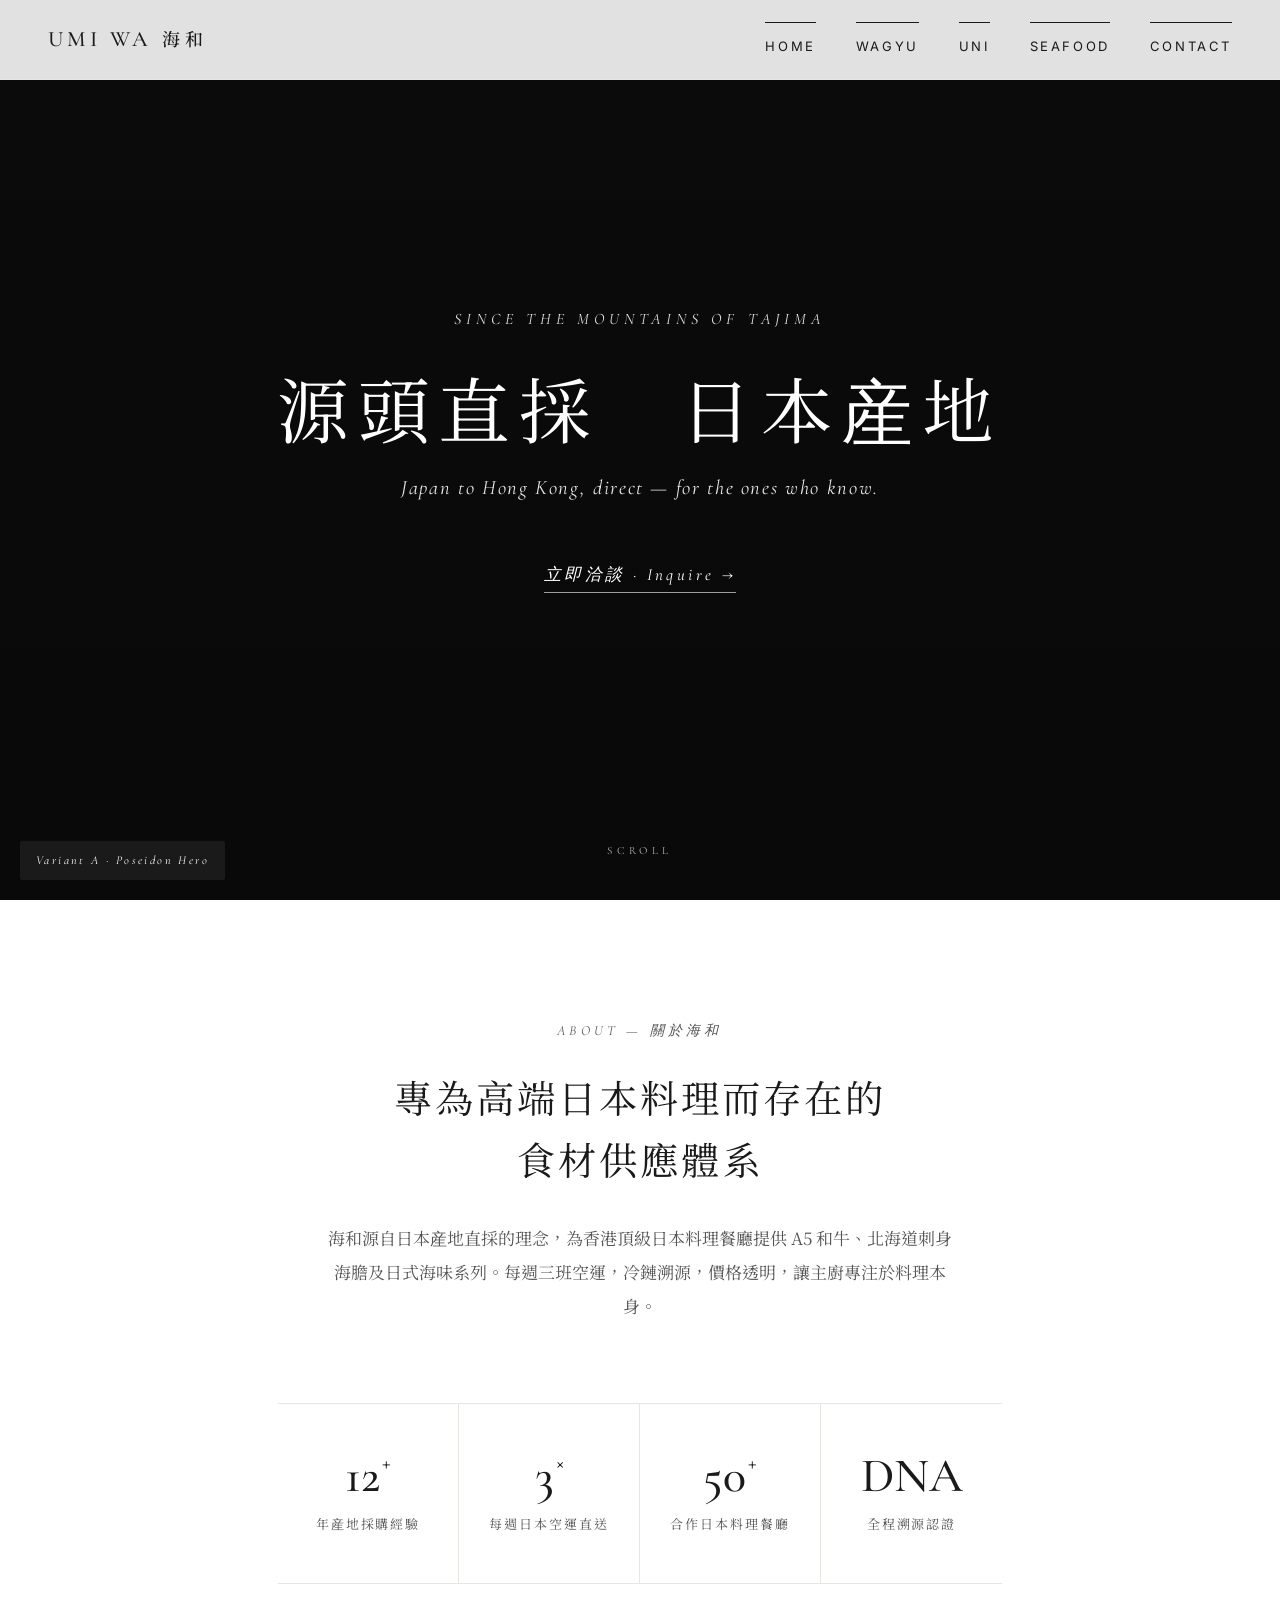
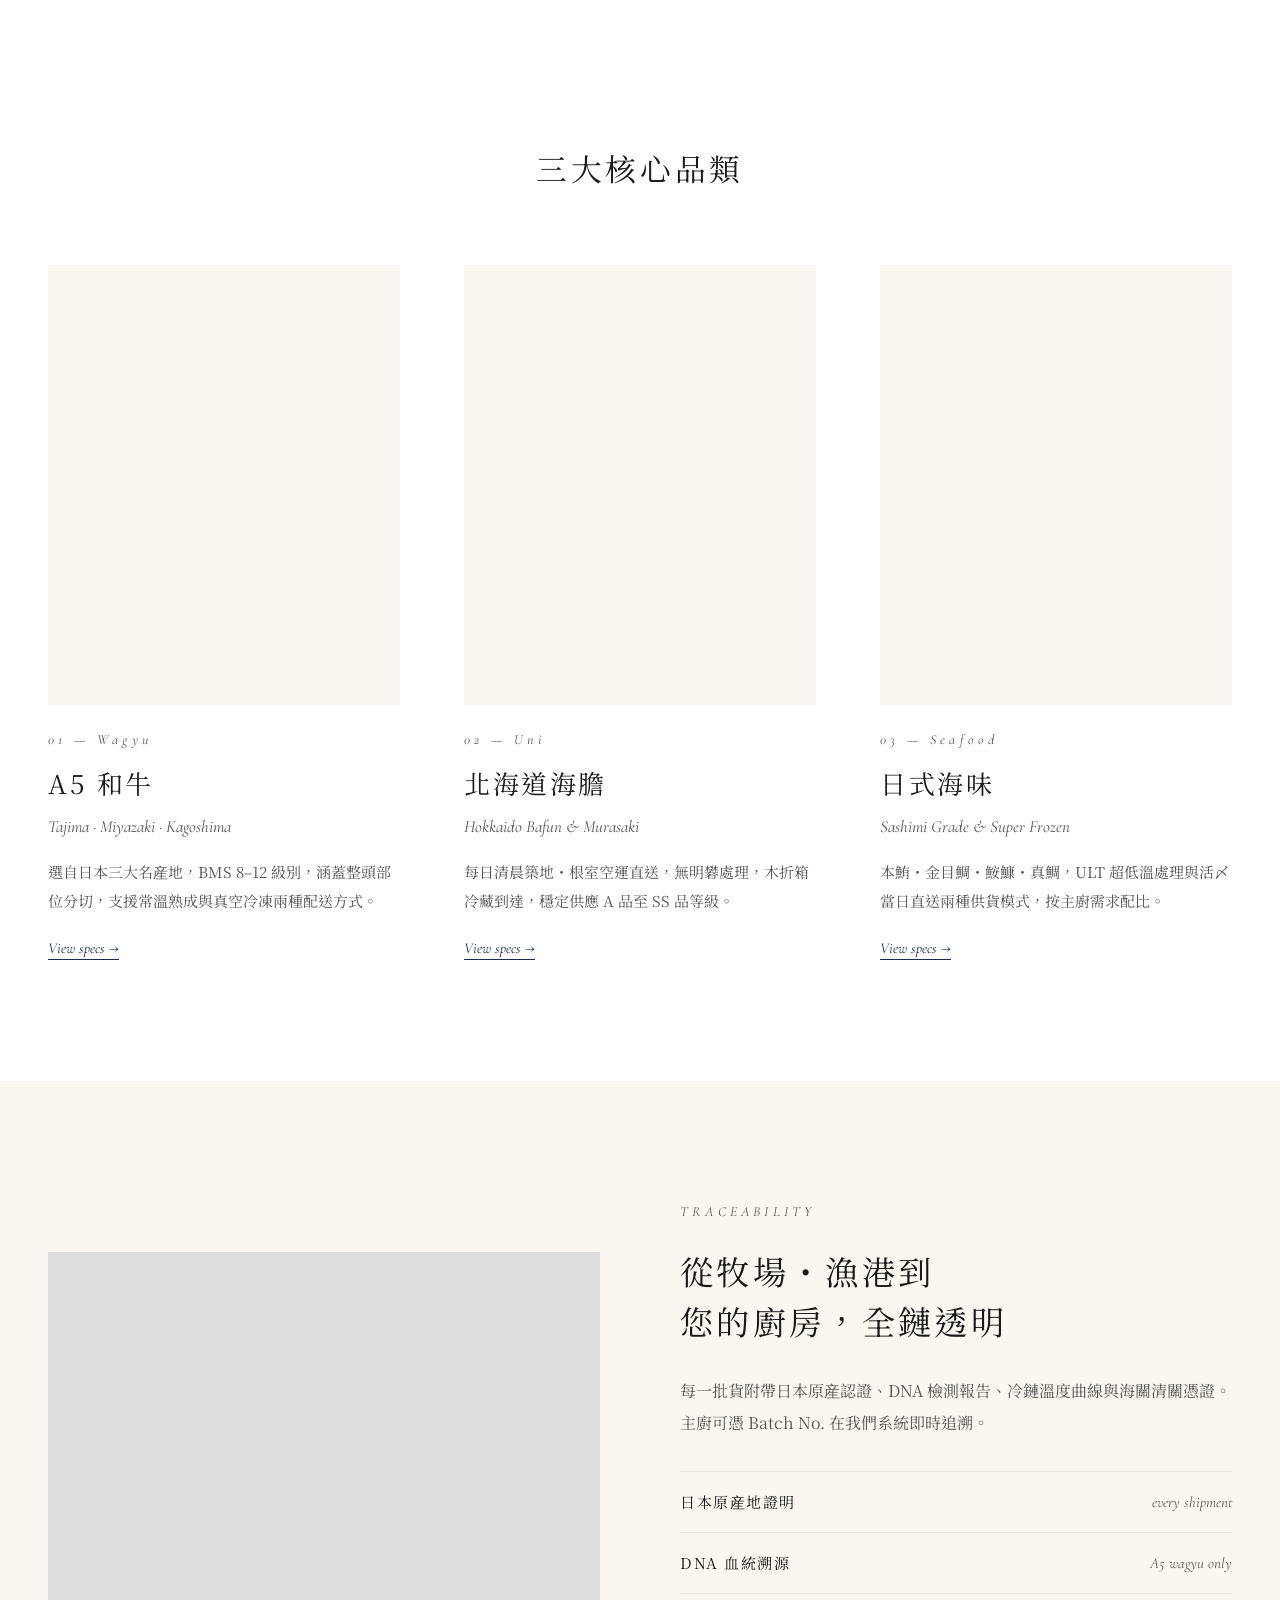
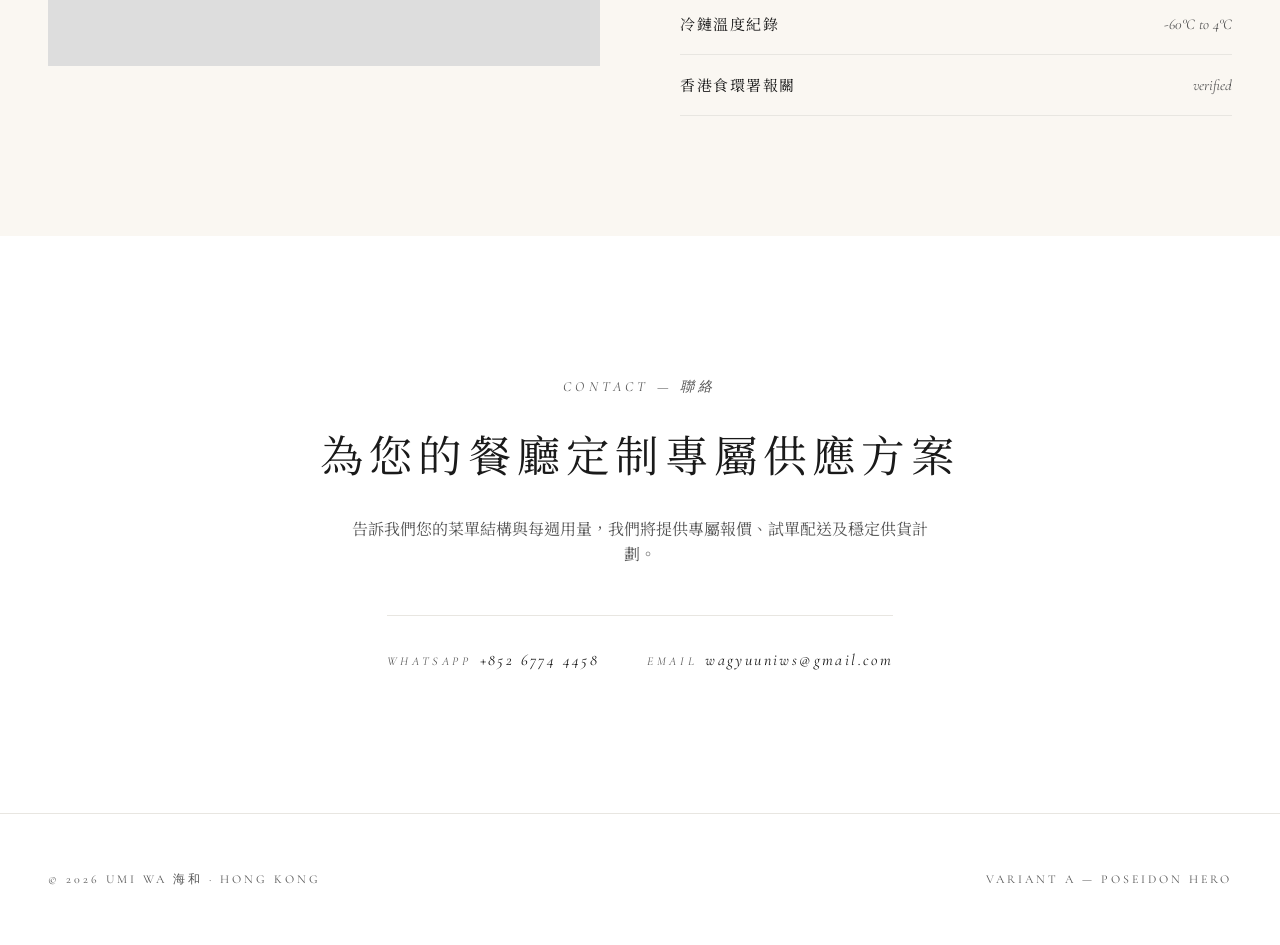
==== variant-a/index.html @ c796cde1 "init: 海和 wagyuunihk 3-variant prototypes + hybrid D" ====
<!doctype html>
<html lang="zh-Hant">
<head>
<meta charset="utf-8">
<meta name="viewport" content="width=device-width,initial-scale=1">
<title>海和 Umi Wa — 日本産地直送・香港高端餐飲批發 [變體 A：Poseidon 大圖英雄]</title>
<link rel="preconnect" href="https://fonts.googleapis.com">
<link rel="preconnect" href="https://fonts.gstatic.com" crossorigin>
<link href="https://fonts.googleapis.com/css2?family=Cormorant+Garamond:ital,wght@0,400;0,500;0,600;1,400&family=Inter:wght@300;400;500;600&family=Noto+Serif+TC:wght@300;400;500;600;700&display=swap" rel="stylesheet">
<style>
  *, *::before, *::after { box-sizing: border-box; }
  :root {
    --ink: #1a1a1a;
    --ink-60: #555;
    --ink-30: #b8b8b8;
    --line: #e8e6e1;
    --paper: #ffffff;
    --cream: #faf7f2;
    --navy: #1b2a4e;
    --serif-zh: "Noto Serif TC", "Source Han Serif", serif;
    --serif-en: "Cormorant Garamond", Georgia, serif;
    --sans: "Inter", -apple-system, "PingFang TC", "Microsoft JhengHei", sans-serif;
  }
  html, body { margin: 0; padding: 0; }
  body {
    font-family: var(--sans);
    color: var(--ink);
    background: var(--paper);
    -webkit-font-smoothing: antialiased;
    line-height: 1.6;
  }
  a { color: inherit; text-decoration: none; }
  img { display: block; max-width: 100%; }

  /* Top nav */
  .nav {
    position: fixed; inset: 0 0 auto 0; z-index: 10;
    background: rgba(255,255,255,.88);
    backdrop-filter: saturate(140%) blur(12px);
    border-bottom: 1px solid var(--line);
  }
  .nav-inner {
    max-width: 1440px; margin: 0 auto;
    padding: 22px 48px; display: flex; align-items: center; justify-content: space-between;
  }
  .mark { font-family: var(--serif-en); font-weight: 500; font-size: 22px; letter-spacing: .18em; }
  .mark .zh { font-family: var(--serif-zh); margin-left: 10px; letter-spacing: .3em; font-size: 18px; }
  .menu { display: flex; gap: 40px; }
  .menu a {
    position: relative; font-size: 13px; letter-spacing: .2em; text-transform: uppercase;
    padding-top: 14px; color: var(--ink);
  }
  .menu a::before {
    content: ""; position: absolute; top: 0; left: 0; right: 0; height: 1px; background: var(--ink);
  }
  .menu a:hover { color: var(--navy); }

  /* Hero */
  .hero {
    position: relative; width: 100%; height: 100vh; min-height: 720px; max-height: 960px;
    background: #111 center/cover no-repeat;
    background-image:
      linear-gradient(rgba(0,0,0,.35), rgba(0,0,0,.5)),
      url("https://images.unsplash.com/photo-1558030006-450675393462?w=2400&q=85&auto=format&fit=crop");
  }
  .hero-copy {
    position: absolute; inset: 0; display: flex; flex-direction: column;
    align-items: center; justify-content: center; color: #fff; text-align: center; padding: 0 24px;
  }
  .eyebrow {
    font-family: var(--serif-en); font-style: italic; font-size: 16px; letter-spacing: .3em;
    text-transform: uppercase; opacity: .88; margin-bottom: 28px;
  }
  .hero h1 {
    font-family: var(--serif-zh); font-weight: 400;
    font-size: clamp(40px, 5.6vw, 76px); letter-spacing: .12em; line-height: 1.3; margin: 0 0 18px;
  }
  .hero-sub {
    font-family: var(--serif-en); font-size: clamp(18px, 1.6vw, 24px); font-style: italic; opacity: .9;
    letter-spacing: .08em; margin-bottom: 56px;
  }
  .hero-cta {
    font-family: var(--serif-en); font-size: 17px; letter-spacing: .2em; font-style: italic;
    padding-bottom: 4px; border-bottom: 1px solid rgba(255,255,255,.6);
  }
  .scroll-hint {
    position: absolute; bottom: 40px; left: 50%; transform: translateX(-50%);
    font-family: var(--serif-en); font-size: 11px; letter-spacing: .4em; color: #fff; opacity: .7;
  }

  /* Intro / stats */
  section { padding: 120px 48px; max-width: 1280px; margin: 0 auto; }
  .intro { text-align: center; max-width: 820px; }
  .section-label {
    font-family: var(--serif-en); font-style: italic; font-size: 14px; letter-spacing: .3em;
    text-transform: uppercase; color: var(--ink-60); margin-bottom: 24px;
  }
  .intro h2 {
    font-family: var(--serif-zh); font-weight: 400;
    font-size: clamp(28px, 3vw, 42px); letter-spacing: .08em; line-height: 1.6; margin: 0 auto 32px;
  }
  .intro p {
    font-family: var(--serif-zh); font-size: 17px; line-height: 2; color: var(--ink-60);
    max-width: 640px; margin: 0 auto;
  }
  .stats {
    display: grid; grid-template-columns: repeat(4, 1fr); gap: 0;
    margin-top: 80px; border-top: 1px solid var(--line); border-bottom: 1px solid var(--line);
  }
  .stat {
    padding: 48px 24px; text-align: center;
    border-right: 1px solid var(--line);
  }
  .stat:last-child { border-right: none; }
  .stat-num {
    font-family: var(--serif-en); font-weight: 500; font-size: 48px; color: var(--ink);
    line-height: 1; margin-bottom: 14px;
  }
  .stat-label {
    font-family: var(--serif-zh); font-size: 13px; color: var(--ink-60); letter-spacing: .15em;
  }

  /* Product triptych */
  .triptych { padding-top: 40px; }
  .triptych h3 {
    font-family: var(--serif-zh); font-weight: 400;
    font-size: clamp(24px, 2.4vw, 34px); letter-spacing: .12em; text-align: center; margin: 0 0 72px;
  }
  .products {
    display: grid; grid-template-columns: repeat(3, 1fr); gap: 64px;
  }
  .product { }
  .product-img {
    aspect-ratio: 4/5; width: 100%; background: var(--cream) center/cover no-repeat;
    margin-bottom: 24px; overflow: hidden;
  }
  .product-img.a { background-image: url("https://images.unsplash.com/photo-1600891964092-4316c288032e?w=1200&q=85&auto=format&fit=crop"); }
  .product-img.b { background-image: url("https://images.unsplash.com/photo-1611143669185-af224c5e3252?w=1200&q=85&auto=format&fit=crop"); }
  .product-img.c { background-image: url("https://images.unsplash.com/photo-1534482421-64566f976cfa?w=1200&q=85&auto=format&fit=crop"); }
  .product-no {
    font-family: var(--serif-en); font-style: italic; font-size: 14px; color: var(--ink-60);
    letter-spacing: .3em; margin-bottom: 10px;
  }
  .product-name {
    font-family: var(--serif-zh); font-weight: 400;
    font-size: 26px; letter-spacing: .1em; margin-bottom: 10px;
  }
  .product-en {
    font-family: var(--serif-en); font-style: italic; font-size: 17px; color: var(--ink-60); margin-bottom: 18px;
  }
  .product-desc {
    font-family: var(--serif-zh); font-size: 15px; line-height: 1.9; color: var(--ink-60); margin-bottom: 20px;
  }
  .product-link {
    font-family: var(--serif-en); font-style: italic; font-size: 15px; color: var(--navy);
    border-bottom: 1px solid var(--navy); padding-bottom: 2px;
  }

  /* Trust band */
  .trust {
    background: var(--cream); padding: 120px 48px;
  }
  .trust-inner { max-width: 1280px; margin: 0 auto; display: grid; grid-template-columns: 1fr 1fr; gap: 80px; align-items: center; }
  .trust-img {
    aspect-ratio: 4/3;
    background: #ddd center/cover no-repeat;
    background-image: url("https://images.unsplash.com/photo-1605522561233-768ad7a8fabd?w=1600&q=85&auto=format&fit=crop");
  }
  .trust-copy h3 {
    font-family: var(--serif-zh); font-weight: 400;
    font-size: clamp(26px, 2.6vw, 38px); letter-spacing: .1em; line-height: 1.5; margin: 18px 0 28px;
  }
  .trust-copy p {
    font-family: var(--serif-zh); font-size: 16px; line-height: 2; color: var(--ink-60); margin: 0 0 18px;
  }
  .trust-list {
    margin: 32px 0 0; padding: 0; list-style: none; border-top: 1px solid var(--line);
  }
  .trust-list li {
    padding: 18px 0; border-bottom: 1px solid var(--line);
    display: flex; justify-content: space-between; font-family: var(--serif-zh); font-size: 15px;
  }
  .trust-list .k { color: var(--ink); letter-spacing: .1em; }
  .trust-list .v { color: var(--ink-60); font-family: var(--serif-en); font-style: italic; }

  /* CTA contact */
  .cta { padding: 140px 48px; text-align: center; }
  .cta h2 {
    font-family: var(--serif-zh); font-weight: 400;
    font-size: clamp(32px, 3.4vw, 48px); letter-spacing: .12em; line-height: 1.4; margin: 18px 0 32px;
  }
  .cta p {
    font-family: var(--serif-zh); font-size: 16px; color: var(--ink-60); margin: 0 auto 48px; max-width: 600px;
  }
  .cta-row {
    display: inline-flex; gap: 48px; padding-top: 32px; border-top: 1px solid var(--line);
    font-family: var(--serif-en); font-style: italic; font-size: 16px; letter-spacing: .15em;
  }
  .cta-row span { color: var(--ink-60); margin-right: 8px; font-size: 12px; letter-spacing: .3em; text-transform: uppercase; }

  /* Footer */
  footer {
    padding: 56px 48px; border-top: 1px solid var(--line);
    font-family: var(--serif-en); font-size: 12px; letter-spacing: .25em; color: var(--ink-60);
    display: flex; justify-content: space-between; text-transform: uppercase;
  }

  /* Variant badge */
  .badge {
    position: fixed; bottom: 20px; left: 20px; z-index: 100;
    background: var(--ink); color: #fff; font-family: var(--serif-en); font-style: italic;
    font-size: 12px; letter-spacing: .2em; padding: 10px 16px; border-radius: 2px;
  }

  @media (max-width: 900px) {
    .nav-inner { padding: 16px 20px; }
    .menu { display: none; }
    section, .trust, .cta { padding: 72px 20px; }
    .stats { grid-template-columns: repeat(2, 1fr); }
    .stat:nth-child(2) { border-right: none; }
    .products { grid-template-columns: 1fr; gap: 48px; }
    .trust-inner { grid-template-columns: 1fr; gap: 40px; }
  }
</style>
</head>
<body>

<nav class="nav">
  <div class="nav-inner">
    <div class="mark">UMI WA<span class="zh">海和</span></div>
    <div class="menu">
      <a href="#">HOME</a>
      <a href="#">WAGYU</a>
      <a href="#">UNI</a>
      <a href="#">SEAFOOD</a>
      <a href="#">CONTACT</a>
    </div>
  </div>
</nav>

<header class="hero">
  <div class="hero-copy">
    <div class="eyebrow">Since the mountains of Tajima</div>
    <h1>源頭直採　日本産地</h1>
    <div class="hero-sub">Japan to Hong Kong, direct — for the ones who know.</div>
    <a class="hero-cta" href="#">立即洽談 · Inquire →</a>
  </div>
  <div class="scroll-hint">SCROLL</div>
</header>

<section class="intro">
  <div class="section-label">About — 關於海和</div>
  <h2>專為高端日本料理而存在的<br>食材供應體系</h2>
  <p>海和源自日本産地直採的理念，為香港頂級日本料理餐廳提供 A5 和牛、北海道刺身海膽及日式海味系列。每週三班空運，冷鏈溯源，價格透明，讓主廚專注於料理本身。</p>
  <div class="stats">
    <div class="stat"><div class="stat-num">12<sup style="font-size:.45em;vertical-align:top;margin-left:2px;">+</sup></div><div class="stat-label">年産地採購經驗</div></div>
    <div class="stat"><div class="stat-num">3<sup style="font-size:.45em;vertical-align:top;margin-left:2px;">×</sup></div><div class="stat-label">每週日本空運直送</div></div>
    <div class="stat"><div class="stat-num">50<sup style="font-size:.45em;vertical-align:top;margin-left:2px;">+</sup></div><div class="stat-label">合作日本料理餐廳</div></div>
    <div class="stat"><div class="stat-num">DNA</div><div class="stat-label">全程溯源認證</div></div>
  </div>
</section>

<section class="triptych">
  <h3>三大核心品類</h3>
  <div class="products">
    <article class="product">
      <div class="product-img a"></div>
      <div class="product-no">01 — Wagyu</div>
      <div class="product-name">A5 和牛</div>
      <div class="product-en">Tajima · Miyazaki · Kagoshima</div>
      <div class="product-desc">選自日本三大名産地，BMS 8–12 級別，涵蓋整頭部位分切，支援常溫熟成與真空冷凍兩種配送方式。</div>
      <a class="product-link" href="#">View specs →</a>
    </article>
    <article class="product">
      <div class="product-img b"></div>
      <div class="product-no">02 — Uni</div>
      <div class="product-name">北海道海膽</div>
      <div class="product-en">Hokkaido Bafun &amp; Murasaki</div>
      <div class="product-desc">每日清晨築地・根室空運直送，無明礬處理，木折箱冷藏到達，穩定供應 A 品至 SS 品等級。</div>
      <a class="product-link" href="#">View specs →</a>
    </article>
    <article class="product">
      <div class="product-img c"></div>
      <div class="product-no">03 — Seafood</div>
      <div class="product-name">日式海味</div>
      <div class="product-en">Sashimi Grade &amp; Super Frozen</div>
      <div class="product-desc">本鮪・金目鯛・鮟鱇・真鯛，ULT 超低溫處理與活〆當日直送兩種供貨模式，按主廚需求配比。</div>
      <a class="product-link" href="#">View specs →</a>
    </article>
  </div>
</section>

<section class="trust">
  <div class="trust-inner">
    <div class="trust-img"></div>
    <div class="trust-copy">
      <div class="section-label">Traceability</div>
      <h3>從牧場・漁港到<br>您的廚房，全鏈透明</h3>
      <p>每一批貨附帶日本原産認證、DNA 檢測報告、冷鏈溫度曲線與海關清關憑證。主廚可憑 Batch No. 在我們系統即時追溯。</p>
      <ul class="trust-list">
        <li><span class="k">日本原産地證明</span><span class="v">every shipment</span></li>
        <li><span class="k">DNA 血統溯源</span><span class="v">A5 wagyu only</span></li>
        <li><span class="k">冷鏈溫度紀錄</span><span class="v">-60°C to 4°C</span></li>
        <li><span class="k">香港食環署報關</span><span class="v">verified</span></li>
      </ul>
    </div>
  </div>
</section>

<section class="cta">
  <div class="section-label">Contact — 聯絡</div>
  <h2>為您的餐廳定制專屬供應方案</h2>
  <p>告訴我們您的菜單結構與每週用量，我們將提供專屬報價、試單配送及穩定供貨計劃。</p>
  <div class="cta-row">
    <div><span>whatsapp</span>+852 6774 4458</div>
    <div><span>email</span>wagyuuniws@gmail.com</div>
  </div>
</section>

<footer>
  <div>© 2026 UMI WA 海和 · HONG KONG</div>
  <div>VARIANT A — Poseidon Hero</div>
</footer>

<div class="badge">Variant A · Poseidon Hero</div>

</body>
</html>
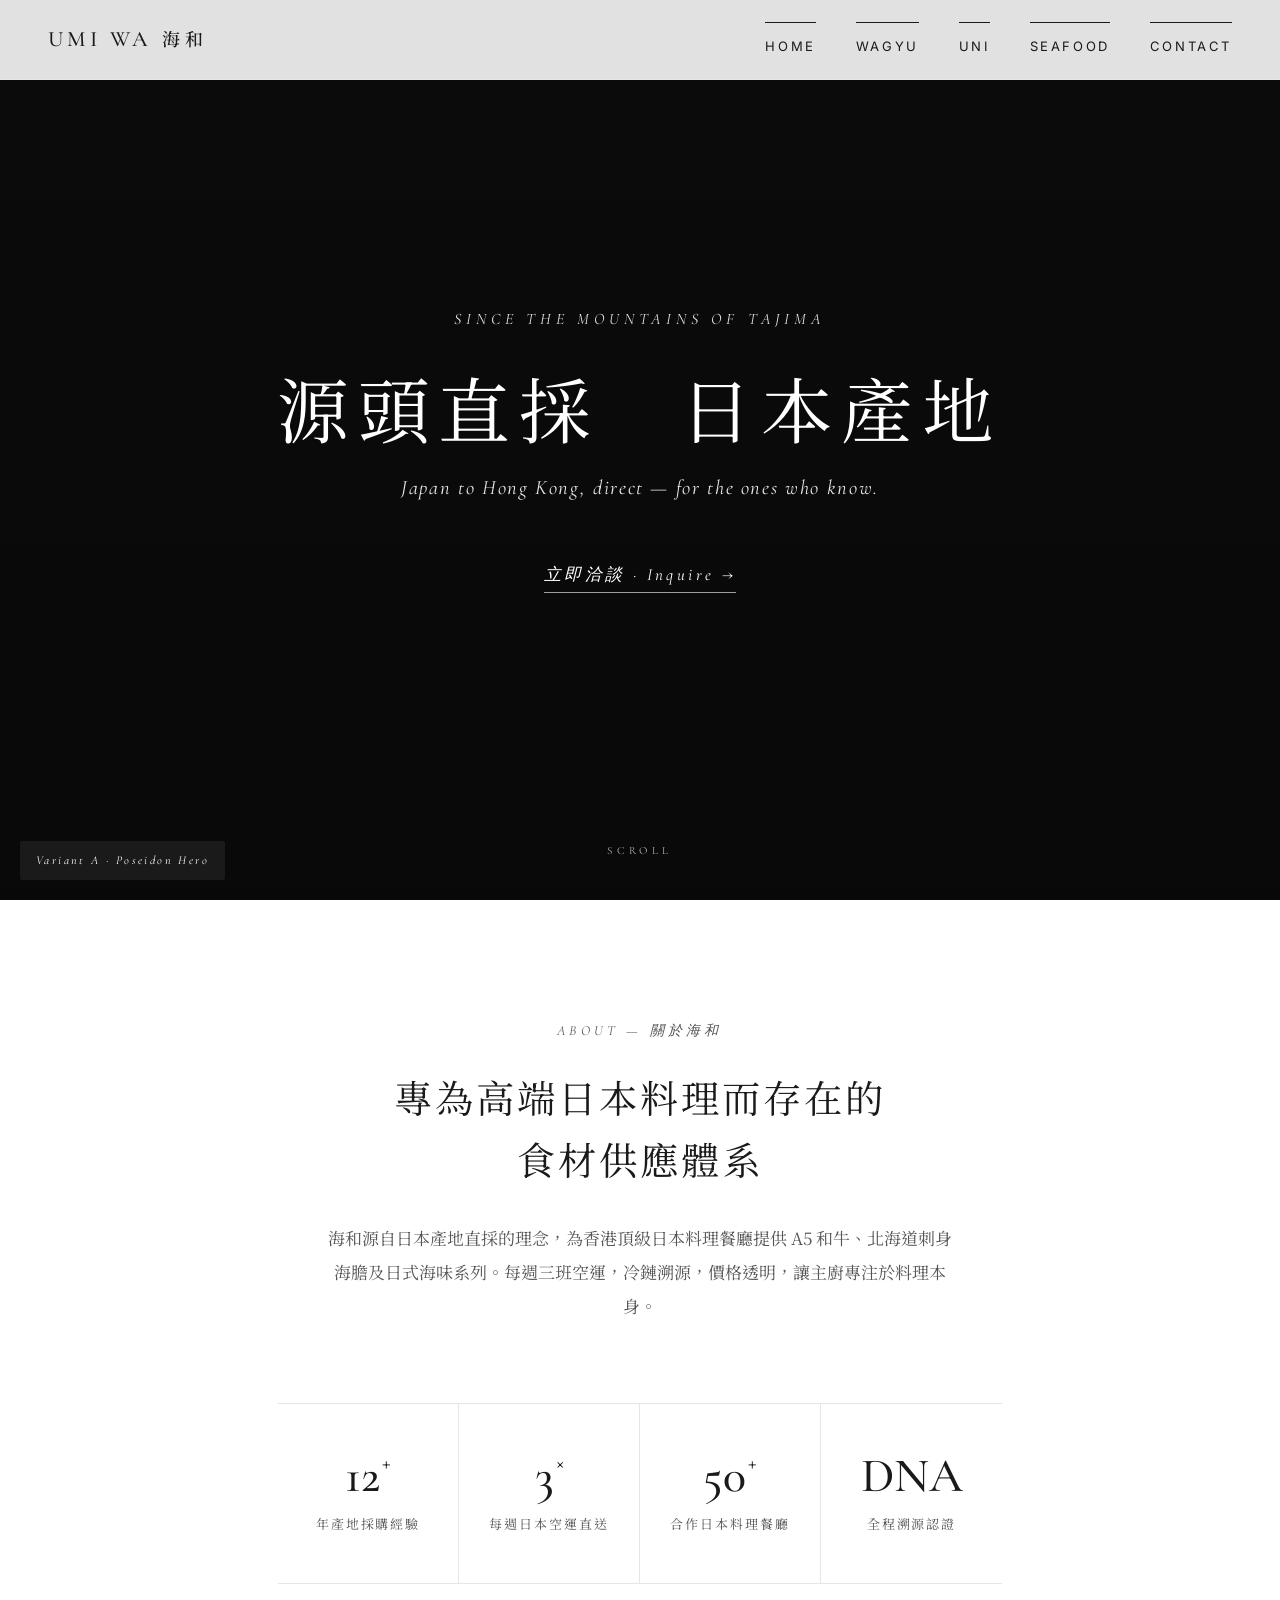
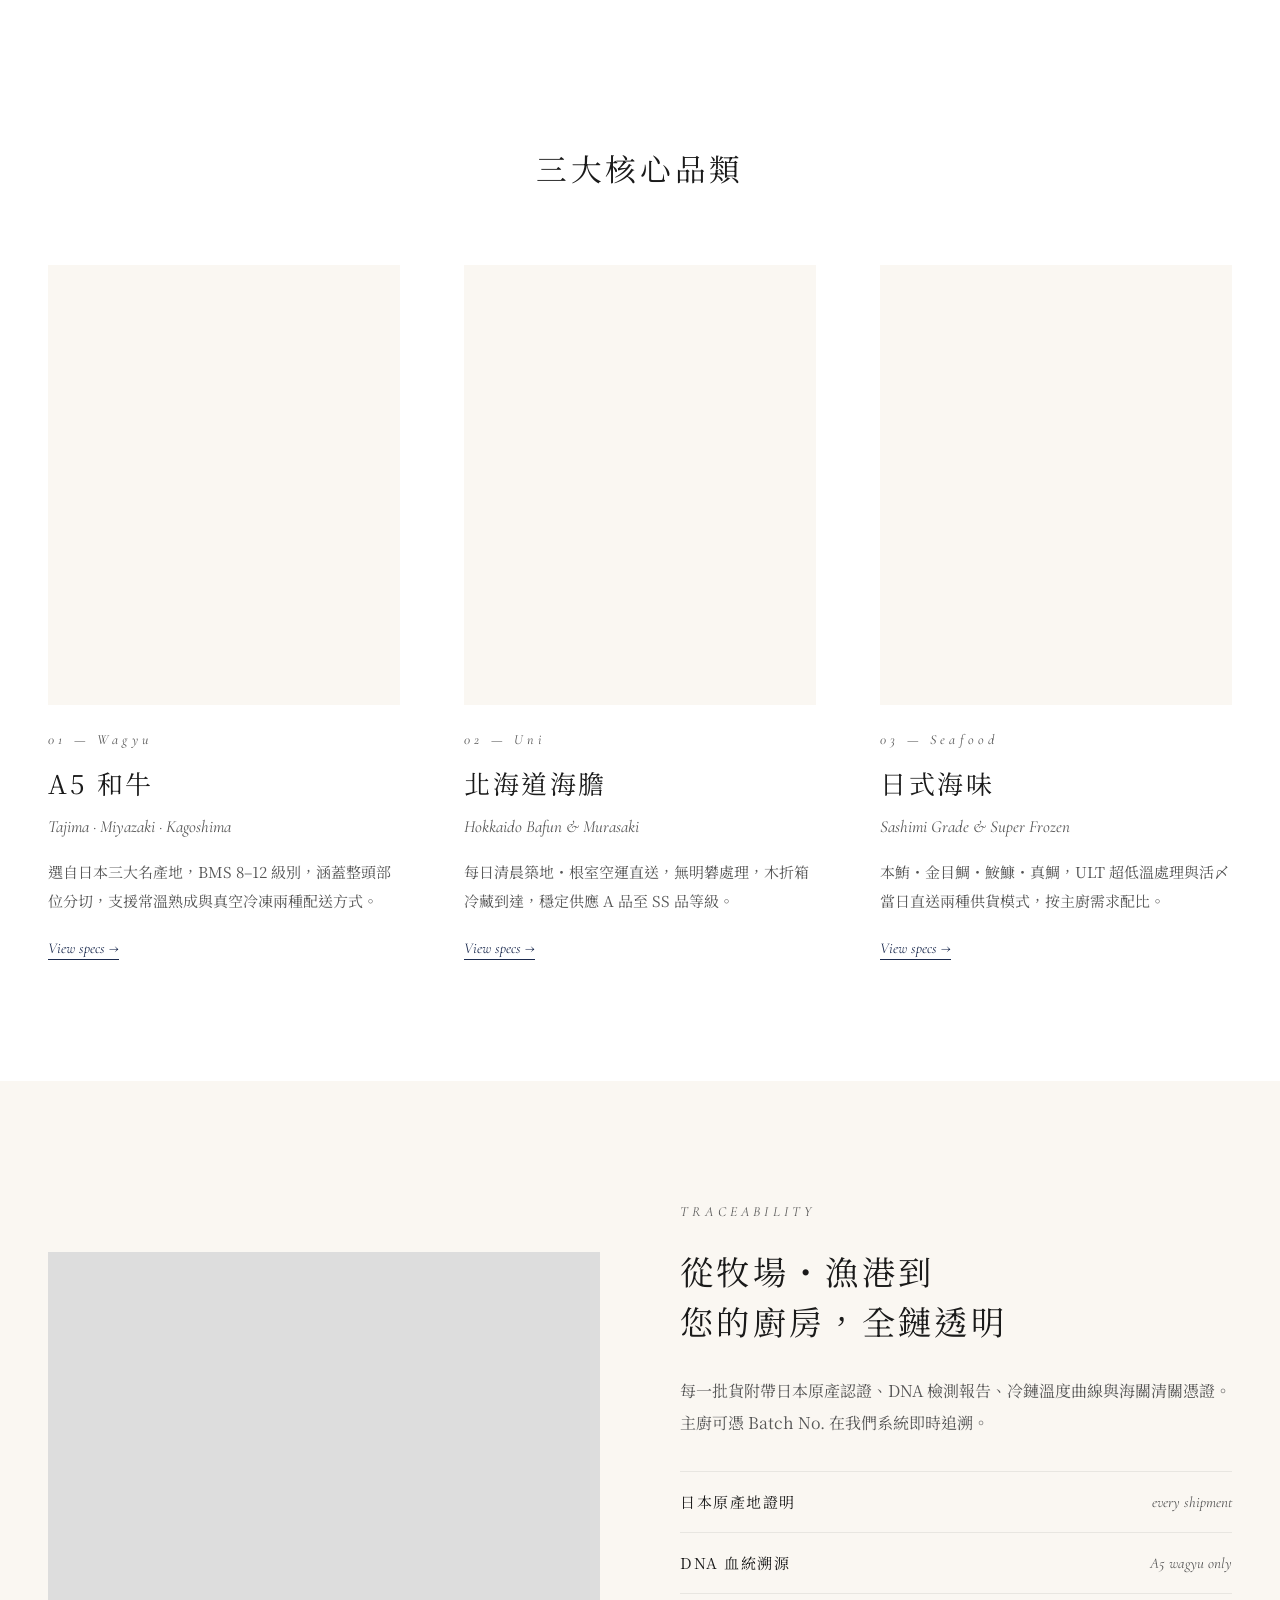
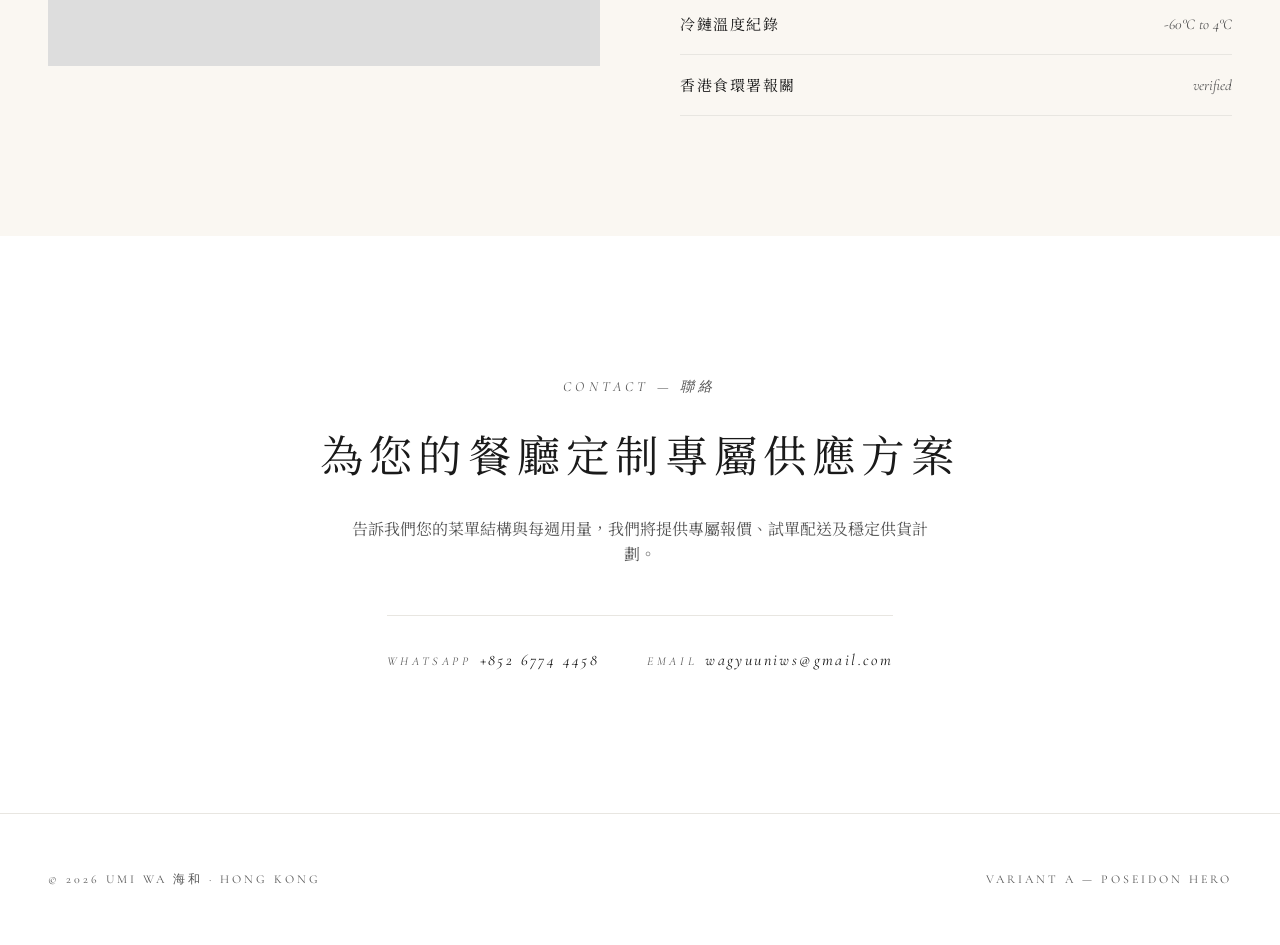
==== commit 3e459339: "fix(typo): unify 産(JP) → 產(TC) across all pages — was causing font fallback inconsistency" ====
--- a/variant-a/index.html
+++ b/variant-a/index.html
@@ -3,7 +3,7 @@
 <head>
 <meta charset="utf-8">
 <meta name="viewport" content="width=device-width,initial-scale=1">
-<title>海和 Umi Wa — 日本産地直送・香港高端餐飲批發 [變體 A：Poseidon 大圖英雄]</title>
+<title>海和 Umi Wa — 日本產地直送・香港高端餐飲批發 [變體 A：Poseidon 大圖英雄]</title>
 <link rel="preconnect" href="https://fonts.googleapis.com">
 <link rel="preconnect" href="https://fonts.gstatic.com" crossorigin>
 <link href="https://fonts.googleapis.com/css2?family=Cormorant+Garamond:ital,wght@0,400;0,500;0,600;1,400&family=Inter:wght@300;400;500;600&family=Noto+Serif+TC:wght@300;400;500;600;700&display=swap" rel="stylesheet">
@@ -241,7 +241,7 @@
 <header class="hero">
   <div class="hero-copy">
     <div class="eyebrow">Since the mountains of Tajima</div>
-    <h1>源頭直採　日本産地</h1>
+    <h1>源頭直採　日本產地</h1>
     <div class="hero-sub">Japan to Hong Kong, direct — for the ones who know.</div>
     <a class="hero-cta" href="#">立即洽談 · Inquire →</a>
   </div>
@@ -251,9 +251,9 @@
 <section class="intro">
   <div class="section-label">About — 關於海和</div>
   <h2>專為高端日本料理而存在的<br>食材供應體系</h2>
-  <p>海和源自日本産地直採的理念，為香港頂級日本料理餐廳提供 A5 和牛、北海道刺身海膽及日式海味系列。每週三班空運，冷鏈溯源，價格透明，讓主廚專注於料理本身。</p>
+  <p>海和源自日本產地直採的理念，為香港頂級日本料理餐廳提供 A5 和牛、北海道刺身海膽及日式海味系列。每週三班空運，冷鏈溯源，價格透明，讓主廚專注於料理本身。</p>
   <div class="stats">
-    <div class="stat"><div class="stat-num">12<sup style="font-size:.45em;vertical-align:top;margin-left:2px;">+</sup></div><div class="stat-label">年産地採購經驗</div></div>
+    <div class="stat"><div class="stat-num">12<sup style="font-size:.45em;vertical-align:top;margin-left:2px;">+</sup></div><div class="stat-label">年產地採購經驗</div></div>
     <div class="stat"><div class="stat-num">3<sup style="font-size:.45em;vertical-align:top;margin-left:2px;">×</sup></div><div class="stat-label">每週日本空運直送</div></div>
     <div class="stat"><div class="stat-num">50<sup style="font-size:.45em;vertical-align:top;margin-left:2px;">+</sup></div><div class="stat-label">合作日本料理餐廳</div></div>
     <div class="stat"><div class="stat-num">DNA</div><div class="stat-label">全程溯源認證</div></div>
@@ -268,7 +268,7 @@
       <div class="product-no">01 — Wagyu</div>
       <div class="product-name">A5 和牛</div>
       <div class="product-en">Tajima · Miyazaki · Kagoshima</div>
-      <div class="product-desc">選自日本三大名産地，BMS 8–12 級別，涵蓋整頭部位分切，支援常溫熟成與真空冷凍兩種配送方式。</div>
+      <div class="product-desc">選自日本三大名產地，BMS 8–12 級別，涵蓋整頭部位分切，支援常溫熟成與真空冷凍兩種配送方式。</div>
       <a class="product-link" href="#">View specs →</a>
     </article>
     <article class="product">
@@ -296,9 +296,9 @@
     <div class="trust-copy">
       <div class="section-label">Traceability</div>
       <h3>從牧場・漁港到<br>您的廚房，全鏈透明</h3>
-      <p>每一批貨附帶日本原産認證、DNA 檢測報告、冷鏈溫度曲線與海關清關憑證。主廚可憑 Batch No. 在我們系統即時追溯。</p>
+      <p>每一批貨附帶日本原產認證、DNA 檢測報告、冷鏈溫度曲線與海關清關憑證。主廚可憑 Batch No. 在我們系統即時追溯。</p>
       <ul class="trust-list">
-        <li><span class="k">日本原産地證明</span><span class="v">every shipment</span></li>
+        <li><span class="k">日本原產地證明</span><span class="v">every shipment</span></li>
         <li><span class="k">DNA 血統溯源</span><span class="v">A5 wagyu only</span></li>
         <li><span class="k">冷鏈溫度紀錄</span><span class="v">-60°C to 4°C</span></li>
         <li><span class="k">香港食環署報關</span><span class="v">verified</span></li>
